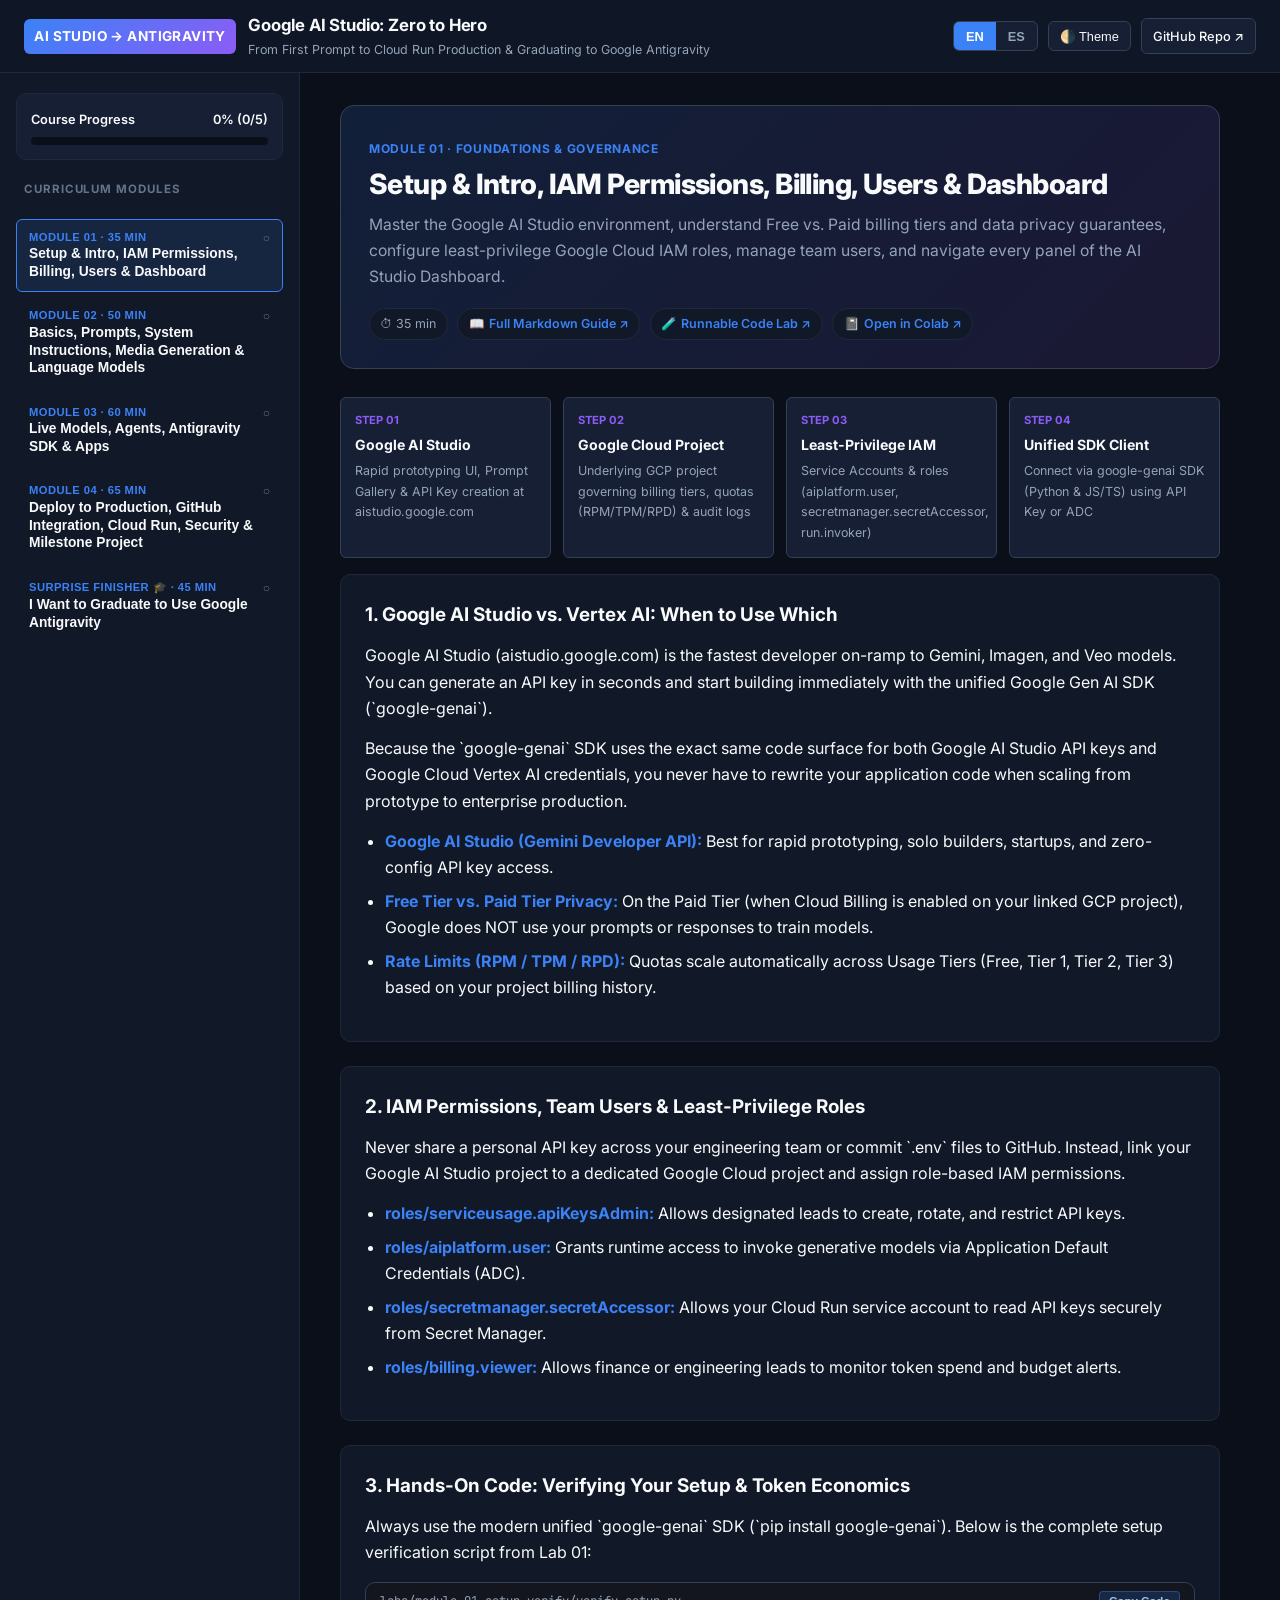
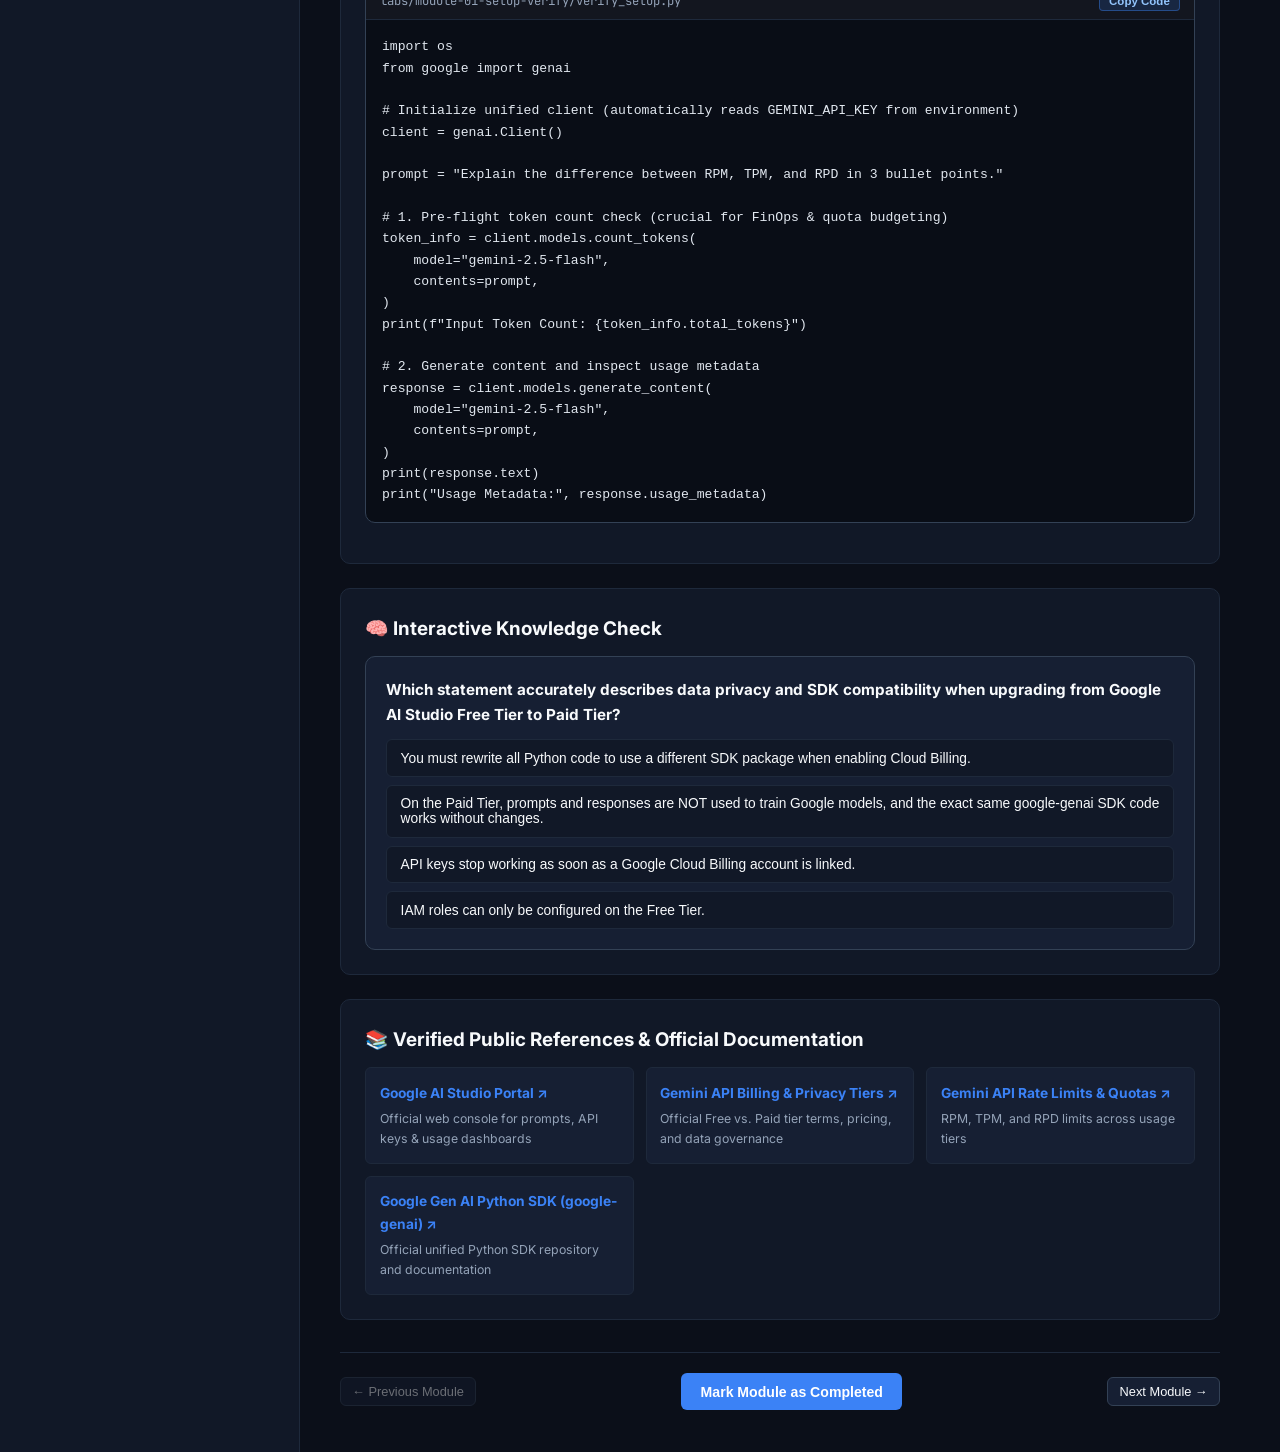
==== docs/index.html @ a50e4088 "feat: initialize bilingual (EN/ES) Google AI Studio Zero-to-Hero course, labs, Cloud Run capstone & " ====
<!DOCTYPE html>
<html lang="en" data-theme="dark">
<head>
  <meta charset="UTF-8" />
  <meta name="viewport" content="width=device-width, initial-scale=1.0" />
  <title>Google AI Studio: Zero to Hero Course (EN / ES)</title>
  <meta name="description" content="Open-source bilingual (English & Spanish) Zero-to-Hero course on Google AI Studio, Gemini Live API, Imagen 3, Veo, Cloud Run, and graduating to Google Antigravity." />
  <link rel="preconnect" href="https://fonts.googleapis.com" />
  <link rel="preconnect" href="https://fonts.gstatic.com" crossorigin />
  <link href="https://fonts.googleapis.com/css2?family=Inter:wght@400;500;600;700;800&family=JetBrains+Mono:wght@400;600&display=swap" rel="stylesheet" />
  <link rel="stylesheet" href="./styles.css" />
</head>
<body>
  <header class="topbar">
    <div class="brand">
      <span class="brand-badge">AI STUDIO → ANTIGRAVITY</span>
      <div>
        <div class="brand-title" id="brand-title">Google AI Studio: Zero to Hero</div>
        <div class="brand-subtitle" id="brand-subtitle">From First Prompt to Cloud Run Production &amp; Graduating to Google Antigravity</div>
      </div>
    </div>

    <div class="topbar-controls">
      <div class="lang-switch" role="group" aria-label="Language switcher">
        <button class="lang-btn active" data-lang="en">EN</button>
        <button class="lang-btn" data-lang="es">ES</button>
      </div>
      <button class="icon-btn" id="theme-toggle" title="Toggle Light/Dark Theme">🌗 Theme</button>
      <a class="icon-btn" href="https://github.com/AllInVaders/aistudio-full-course" target="_blank" rel="noopener noreferrer">GitHub Repo ↗</a>
    </div>
  </header>

  <div class="app-layout">
    <aside class="sidebar">
      <div class="progress-card">
        <div class="progress-header">
          <span id="progress-label">Course Progress</span>
          <span id="progress-pct">0% (0/5)</span>
        </div>
        <div class="progress-bar-track">
          <div class="progress-bar-fill" id="progress-bar-fill" style="width: 0%;"></div>
        </div>
      </div>

      <div class="nav-section-label" id="curriculum-header">Curriculum Modules</div>
      <ul class="module-nav-list" id="module-nav-list"></ul>
    </aside>

    <main class="content-pane" id="content-pane"></main>
  </div>

  <script src="./course-data.js"></script>
  <script src="./app.js"></script>
</body>
</html>
---- docs/styles.css ----
:root {
  --bg: #0b0f19;
  --bg-elevated: #111827;
  --bg-card: #161f33;
  --bg-code: #090d16;
  --border: #1e293b;
  --border-accent: #334155;
  --text: #f8fafc;
  --text-muted: #94a3b8;
  --text-dim: #64748b;
  --primary: #3b82f6;
  --primary-hover: #2563eb;
  --accent: #8b5cf6;
  --success: #10b981;
  --warning: #f59e0b;
  --danger: #ef4444;
  --font-sans: 'Inter', -apple-system, BlinkMacSystemFont, 'Segoe UI', Roboto, sans-serif;
  --font-mono: 'JetBrains Mono', 'Fira Code', monospace;
  --radius-sm: 6px;
  --radius-md: 10px;
  --radius-lg: 14px;
}

[data-theme="light"] {
  --bg: #f8fafc;
  --bg-elevated: #ffffff;
  --bg-card: #f1f5f9;
  --bg-code: #0f172a;
  --border: #e2e8f0;
  --border-accent: #cbd5e1;
  --text: #0f172a;
  --text-muted: #475569;
  --text-dim: #64748b;
  --primary: #2563eb;
  --primary-hover: #1d4ed8;
  --accent: #7c3aed;
}

* {
  box-sizing: border-box;
  margin: 0;
  padding: 0;
}

body {
  font-family: var(--font-sans);
  background: var(--bg);
  color: var(--text);
  line-height: 1.65;
  min-height: 100vh;
}

/* Header Bar */
.topbar {
  position: sticky;
  top: 0;
  z-index: 50;
  background: rgba(17, 24, 39, 0.88);
  backdrop-filter: blur(12px);
  border-bottom: 1px solid var(--border);
  padding: 0.75rem 1.5rem;
  display: flex;
  align-items: center;
  justify-content: space-between;
  gap: 1rem;
}

[data-theme="light"] .topbar {
  background: rgba(255, 255, 255, 0.92);
}

.brand {
  display: flex;
  align-items: center;
  gap: 0.75rem;
}

.brand-badge {
  background: linear-gradient(135deg, var(--primary), var(--accent));
  color: #fff;
  font-weight: 700;
  font-size: 0.85rem;
  padding: 0.4rem 0.65rem;
  border-radius: var(--radius-sm);
  letter-spacing: 0.03em;
}

.brand-title {
  font-size: 1.05rem;
  font-weight: 700;
  letter-spacing: -0.01em;
}

.brand-subtitle {
  font-size: 0.78rem;
  color: var(--text-muted);
}

.topbar-controls {
  display: flex;
  align-items: center;
  gap: 0.6rem;
}

.lang-switch {
  display: inline-flex;
  background: var(--bg-card);
  border: 1px solid var(--border-accent);
  border-radius: var(--radius-sm);
  overflow: hidden;
}

.lang-btn {
  background: transparent;
  border: none;
  color: var(--text-muted);
  font-size: 0.8rem;
  font-weight: 600;
  padding: 0.4rem 0.75rem;
  cursor: pointer;
  transition: all 0.15s ease;
}

.lang-btn.active {
  background: var(--primary);
  color: #fff;
}

.icon-btn {
  background: var(--bg-card);
  border: 1px solid var(--border-accent);
  color: var(--text);
  border-radius: var(--radius-sm);
  padding: 0.4rem 0.7rem;
  font-size: 0.8rem;
  font-weight: 500;
  cursor: pointer;
  text-decoration: none;
  display: inline-flex;
  align-items: center;
  gap: 0.35rem;
}

.icon-btn:hover {
  border-color: var(--primary);
}

/* Main App Grid */
.app-layout {
  display: grid;
  grid-template-columns: 300px minmax(0, 1fr);
  max-width: 1440px;
  margin: 0 auto;
  min-height: calc(100vh - 61px);
}

/* Sidebar */
.sidebar {
  border-right: 1px solid var(--border);
  background: var(--bg-elevated);
  padding: 1.25rem 1rem;
  display: flex;
  flex-direction: column;
  gap: 1.25rem;
}

.progress-card {
  background: var(--bg-card);
  border: 1px solid var(--border);
  border-radius: var(--radius-md);
  padding: 0.9rem;
}

.progress-header {
  display: flex;
  justify-content: space-between;
  font-size: 0.8rem;
  font-weight: 600;
  margin-bottom: 0.45rem;
}

.progress-bar-track {
  width: 100%;
  height: 8px;
  background: var(--bg);
  border-radius: 999px;
  overflow: hidden;
}

.progress-bar-fill {
  height: 100%;
  background: linear-gradient(90deg, var(--primary), var(--success));
  border-radius: 999px;
  transition: width 0.3s ease;
}

.nav-section-label {
  font-size: 0.72rem;
  text-transform: uppercase;
  letter-spacing: 0.08em;
  color: var(--text-dim);
  font-weight: 700;
  padding: 0 0.5rem;
}

.module-nav-list {
  list-style: none;
  display: flex;
  flex-direction: column;
  gap: 0.35rem;
}

.module-nav-item {
  width: 100%;
  text-align: left;
  background: transparent;
  border: 1px solid transparent;
  color: var(--text);
  border-radius: var(--radius-sm);
  padding: 0.65rem 0.75rem;
  cursor: pointer;
  display: flex;
  align-items: flex-start;
  justify-content: space-between;
  gap: 0.6rem;
  transition: all 0.15s ease;
}

.module-nav-item:hover {
  background: var(--bg-card);
  border-color: var(--border);
}

.module-nav-item.active {
  background: rgba(59, 130, 246, 0.12);
  border-color: var(--primary);
}

.module-nav-tag {
  font-size: 0.7rem;
  font-weight: 700;
  color: var(--primary);
  text-transform: uppercase;
  letter-spacing: 0.04em;
  display: block;
}

.module-nav-title {
  font-size: 0.86rem;
  font-weight: 600;
  line-height: 1.3;
  margin-top: 0.15rem;
}

.check-pill {
  font-size: 0.75rem;
  color: var(--text-dim);
  flex-shrink: 0;
}

.check-pill.done {
  color: var(--success);
  font-weight: 700;
}

/* Main Content */
.content-pane {
  padding: 2rem 2.5rem 4rem;
  max-width: 960px;
}

.hero-banner {
  background: linear-gradient(135deg, rgba(59, 130, 246, 0.14), rgba(139, 92, 246, 0.12));
  border: 1px solid var(--border-accent);
  border-radius: var(--radius-lg);
  padding: 1.75rem;
  margin-bottom: 1.75rem;
}

.hero-eyebrow {
  display: inline-flex;
  align-items: center;
  gap: 0.4rem;
  font-size: 0.75rem;
  font-weight: 700;
  text-transform: uppercase;
  letter-spacing: 0.06em;
  color: var(--primary);
  margin-bottom: 0.5rem;
}

.hero-title {
  font-size: 1.75rem;
  font-weight: 800;
  line-height: 1.25;
  letter-spacing: -0.02em;
  margin-bottom: 0.65rem;
}

.hero-summary {
  color: var(--text-muted);
  font-size: 0.98rem;
  margin-bottom: 1.1rem;
}

.hero-meta-row {
  display: flex;
  flex-wrap: wrap;
  gap: 0.6rem;
}

.meta-chip {
  font-size: 0.78rem;
  background: var(--bg-elevated);
  border: 1px solid var(--border);
  padding: 0.3rem 0.65rem;
  border-radius: 999px;
  color: var(--text-muted);
}

.meta-chip a {
  color: var(--primary);
  text-decoration: none;
  font-weight: 600;
}

/* Section Cards */
.section-card {
  background: var(--bg-elevated);
  border: 1px solid var(--border);
  border-radius: var(--radius-md);
  padding: 1.5rem;
  margin-bottom: 1.5rem;
}

.section-heading {
  font-size: 1.18rem;
  font-weight: 700;
  margin-bottom: 0.75rem;
  display: flex;
  align-items: center;
  gap: 0.5rem;
}

.section-body p {
  margin-bottom: 0.85rem;
  color: var(--text);
}

.bullet-list {
  margin: 0.5rem 0 1rem 1.25rem;
  display: flex;
  flex-direction: column;
  gap: 0.45rem;
}

.bullet-list li {
  color: var(--text);
}

.bullet-list li strong {
  color: var(--primary);
}

/* Architecture Flow */
.arch-flow {
  display: grid;
  grid-template-columns: repeat(auto-fit, minmax(175px, 1fr));
  gap: 0.75rem;
  margin: 1rem 0;
}

.arch-step {
  background: var(--bg-card);
  border: 1px solid var(--border-accent);
  border-radius: var(--radius-sm);
  padding: 0.85rem;
}

.arch-step-num {
  font-size: 0.7rem;
  font-weight: 700;
  color: var(--accent);
  text-transform: uppercase;
}

.arch-step-title {
  font-size: 0.88rem;
  font-weight: 700;
  margin: 0.2rem 0 0.3rem;
}

.arch-step-desc {
  font-size: 0.78rem;
  color: var(--text-muted);
}

/* Code Block */
.code-wrapper {
  background: var(--bg-code);
  border: 1px solid var(--border-accent);
  border-radius: var(--radius-md);
  overflow: hidden;
  margin: 1rem 0;
}

.code-header {
  display: flex;
  align-items: center;
  justify-content: space-between;
  padding: 0.5rem 0.9rem;
  background: rgba(255, 255, 255, 0.04);
  border-bottom: 1px solid var(--border);
  font-size: 0.76rem;
  color: var(--text-muted);
  font-family: var(--font-mono);
}

.copy-btn {
  background: rgba(59, 130, 246, 0.16);
  border: 1px solid rgba(59, 130, 246, 0.4);
  color: #93c5fd;
  font-size: 0.72rem;
  font-weight: 600;
  padding: 0.2rem 0.55rem;
  border-radius: 4px;
  cursor: pointer;
}

.copy-btn:hover {
  background: var(--primary);
  color: #fff;
}

pre.code-content {
  padding: 1rem;
  overflow-x: auto;
  font-family: var(--font-mono);
  font-size: 0.82rem;
  line-height: 1.55;
  color: #e2e8f0;
}

/* Interactive Quiz */
.quiz-box {
  background: var(--bg-card);
  border: 1px solid var(--border-accent);
  border-radius: var(--radius-md);
  padding: 1.25rem;
  margin-top: 0.75rem;
}

.quiz-question {
  font-weight: 700;
  font-size: 0.95rem;
  margin-bottom: 0.75rem;
}

.quiz-options {
  display: flex;
  flex-direction: column;
  gap: 0.5rem;
}

.quiz-opt-btn {
  text-align: left;
  background: var(--bg-elevated);
  border: 1px solid var(--border);
  color: var(--text);
  padding: 0.65rem 0.85rem;
  border-radius: var(--radius-sm);
  font-size: 0.86rem;
  cursor: pointer;
  transition: all 0.15s ease;
}

.quiz-opt-btn:hover {
  border-color: var(--primary);
}

.quiz-opt-btn.correct {
  border-color: var(--success);
  background: rgba(16, 185, 129, 0.14);
}

.quiz-opt-btn.wrong {
  border-color: var(--danger);
  background: rgba(239, 68, 68, 0.12);
}

.quiz-feedback {
  margin-top: 0.7rem;
  font-size: 0.84rem;
  padding: 0.65rem 0.85rem;
  border-radius: var(--radius-sm);
  display: none;
}

/* Public References Grid */
.ref-grid {
  display: grid;
  grid-template-columns: repeat(auto-fit, minmax(260px, 1fr));
  gap: 0.75rem;
}

.ref-card {
  display: block;
  text-decoration: none;
  background: var(--bg-card);
  border: 1px solid var(--border);
  border-radius: var(--radius-sm);
  padding: 0.85rem;
  transition: border-color 0.15s ease;
}

.ref-card:hover {
  border-color: var(--primary);
}

.ref-title {
  font-size: 0.86rem;
  font-weight: 700;
  color: var(--primary);
  margin-bottom: 0.25rem;
}

.ref-desc {
  font-size: 0.77rem;
  color: var(--text-muted);
}

/* Action Bar */
.module-footer-actions {
  display: flex;
  align-items: center;
  justify-content: space-between;
  gap: 1rem;
  margin-top: 2rem;
  padding-top: 1.25rem;
  border-top: 1px solid var(--border);
}

.primary-btn {
  background: var(--primary);
  color: #fff;
  border: none;
  padding: 0.65rem 1.2rem;
  border-radius: var(--radius-sm);
  font-weight: 700;
  font-size: 0.88rem;
  cursor: pointer;
}

.primary-btn:hover {
  background: var(--primary-hover);
}

.success-btn {
  background: var(--success);
  color: #fff;
  border: none;
  padding: 0.65rem 1.2rem;
  border-radius: var(--radius-sm);
  font-weight: 700;
  font-size: 0.88rem;
  cursor: pointer;
}

@media (max-width: 900px) {
  .app-layout {
    grid-template-columns: 1fr;
  }
  .sidebar {
    border-right: none;
    border-bottom: 1px solid var(--border);
  }
  .content-pane {
    padding: 1.25rem;
  }
}
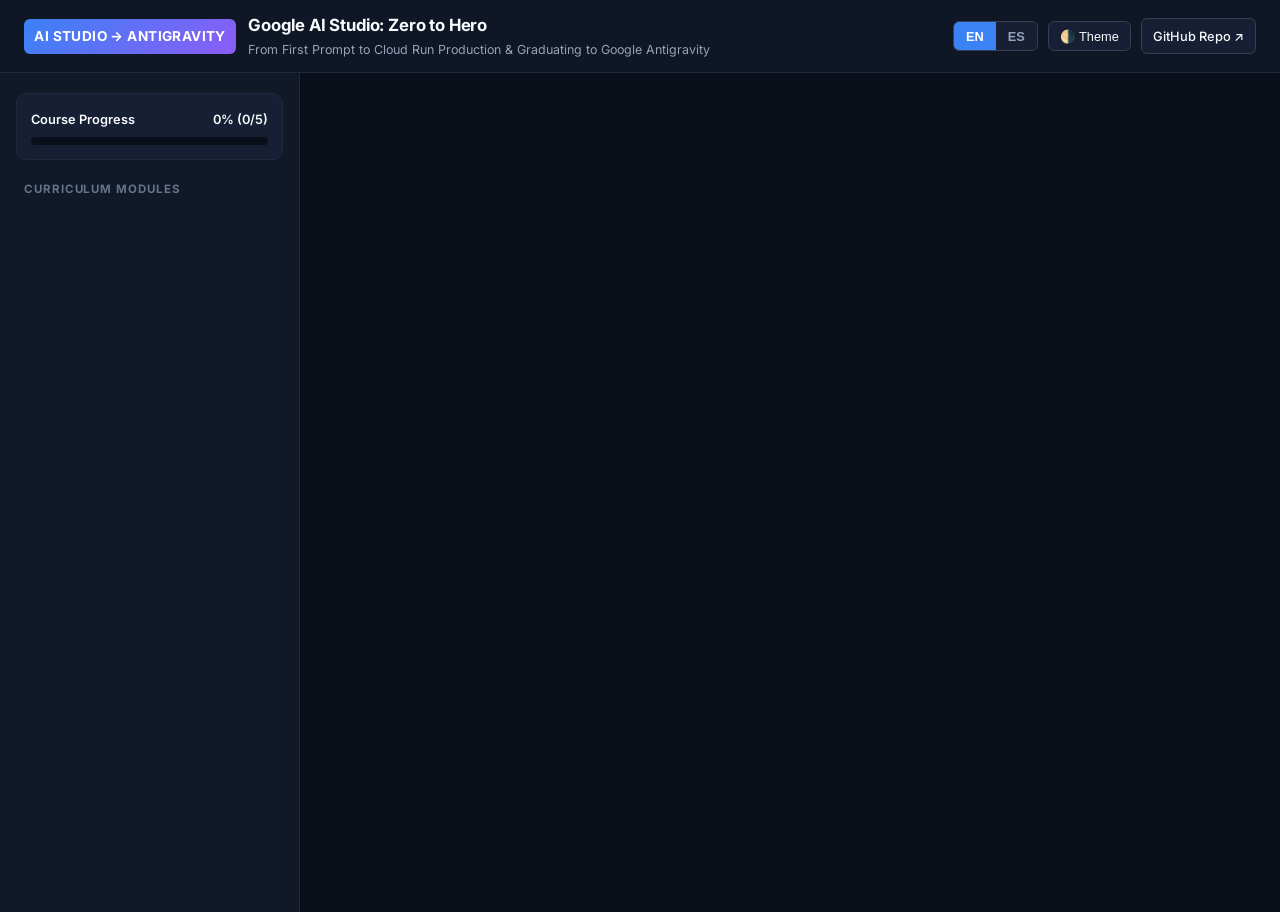
==== commit 7a10db64: "feat: upgrade all models across curriculum, labs, portal & notebooks to Sep 2026 lineup (Gemini 3.7 " ====
--- a/docs/index.html
+++ b/docs/index.html
@@ -4,7 +4,7 @@
   <meta charset="UTF-8" />
   <meta name="viewport" content="width=device-width, initial-scale=1.0" />
   <title>Google AI Studio: Zero to Hero Course (EN / ES)</title>
-  <meta name="description" content="Open-source bilingual (English & Spanish) Zero-to-Hero course on Google AI Studio, Gemini Live API, Imagen 3, Veo, Cloud Run, and graduating to Google Antigravity." />
+  <meta name="description" content="Open-source bilingual (English & Spanish) Zero-to-Hero course on Google AI Studio, Gemini Live API, Gemini 3.1 Flash Image (`gemini-3.1-flash-image` / Nano Banana 2), Gemini Omni 1.1 Flash (`gemini-omni-1.1-flash`), Cloud Run, and graduating to Google Antigravity." />
   <link rel="preconnect" href="https://fonts.googleapis.com" />
   <link rel="preconnect" href="https://fonts.gstatic.com" crossorigin />
   <link href="https://fonts.googleapis.com/css2?family=Inter:wght@400;500;600;700;800&family=JetBrains+Mono:wght@400;600&display=swap" rel="stylesheet" />
